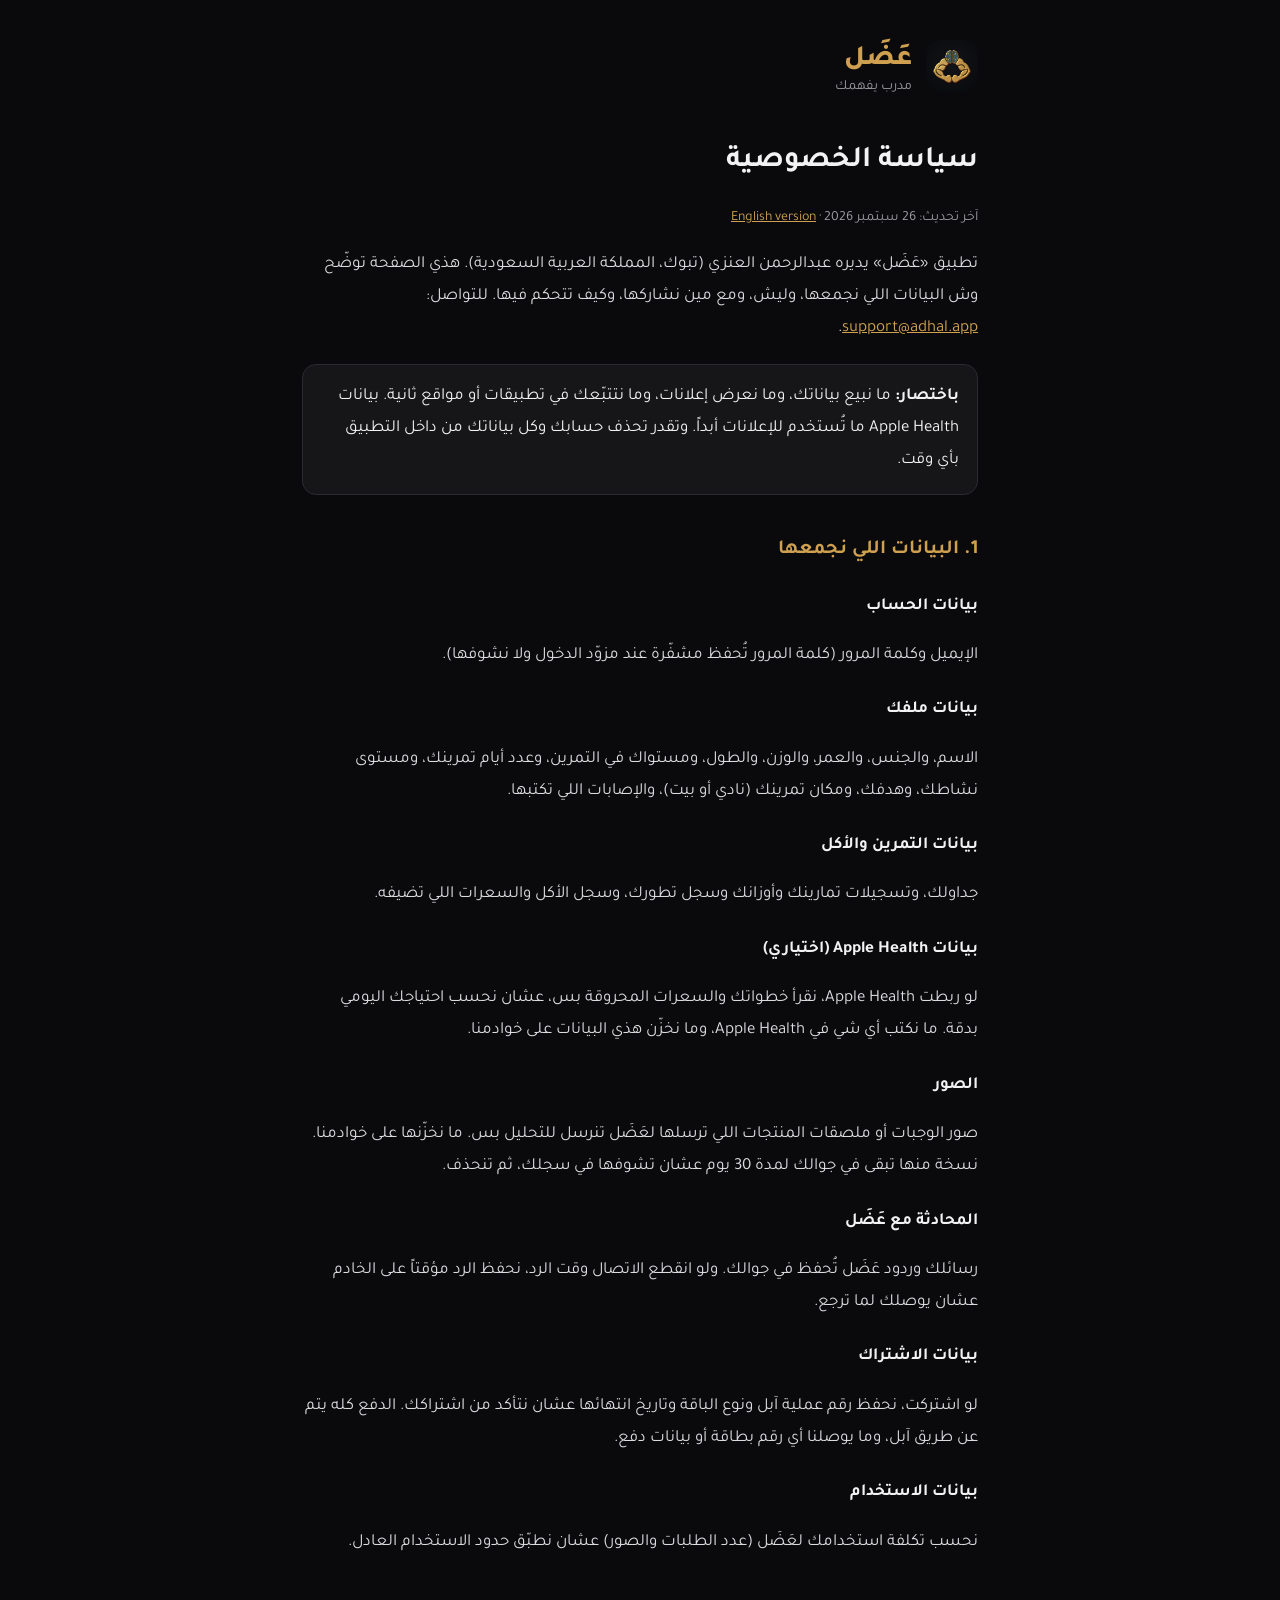
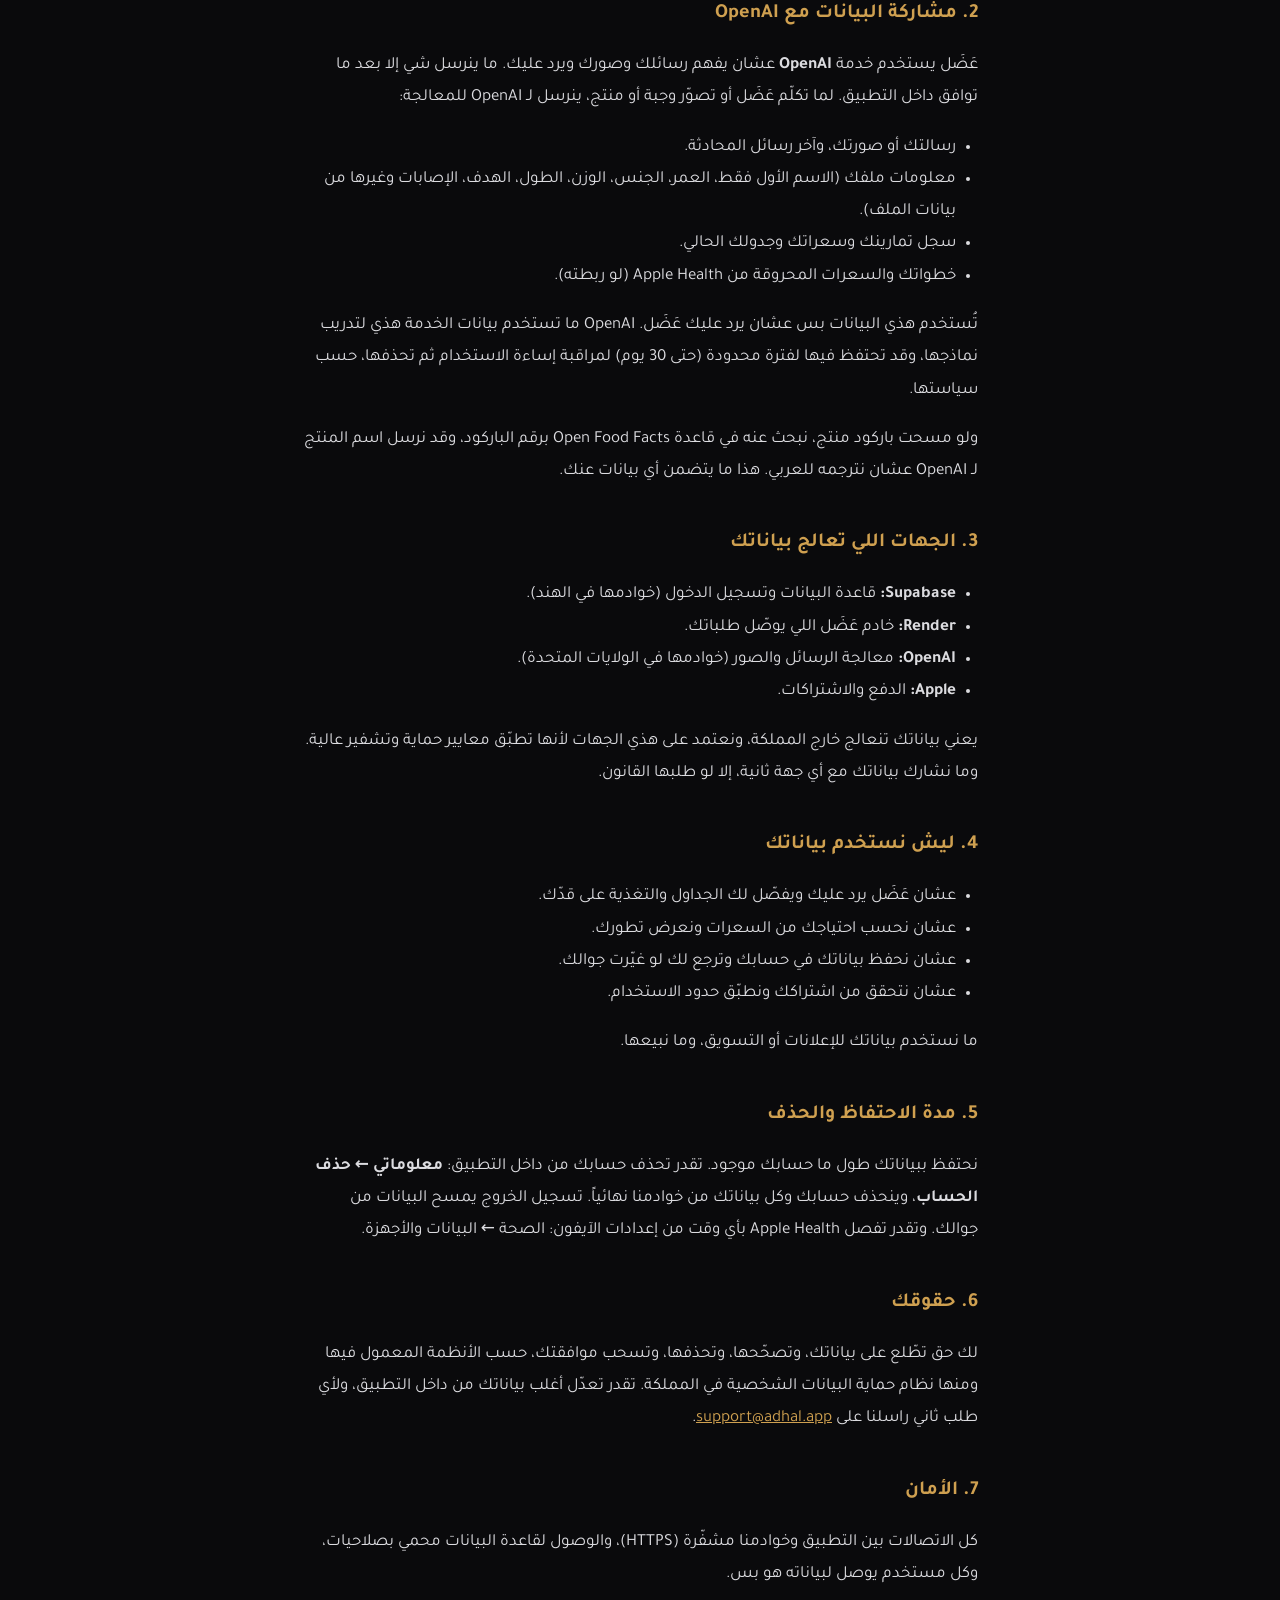
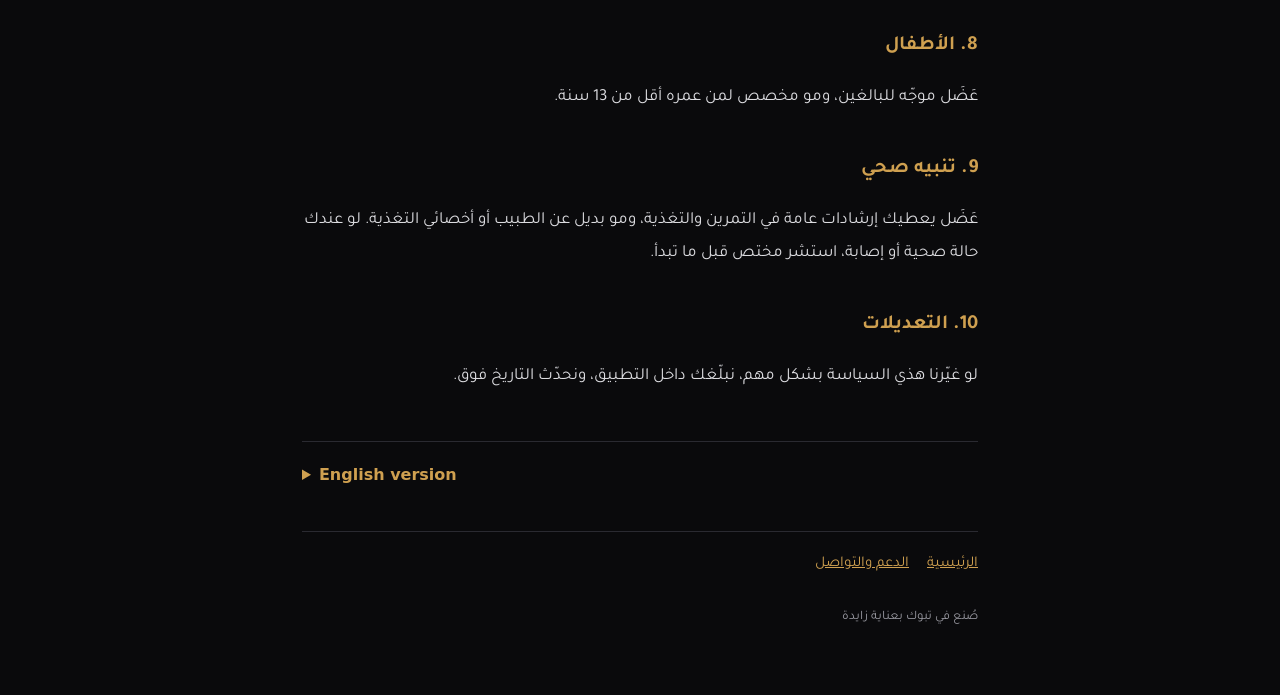
==== privacy/index.html @ 70cd9afe "Add files via upload" ====
<!doctype html>
<html lang="ar" dir="rtl">
<head>
<meta charset="utf-8">
<meta name="viewport" content="width=device-width, initial-scale=1">
<title>سياسة الخصوصية — عَضَل</title>
<link rel="icon" href="/favicon.png">
<link rel="preconnect" href="https://fonts.googleapis.com">
<link rel="preconnect" href="https://fonts.gstatic.com" crossorigin>
<link href="https://fonts.googleapis.com/css2?family=Tajawal:wght@400;500;700;800&display=swap" rel="stylesheet">
<link rel="stylesheet" href="/style.css">
</head>
<body>
<div class="wrap">
  <header><a href="/"><img src="/icon.png" alt="عَضَل"></a><div><div class="brand">عَضَل</div><div class="tag">مدرب يفهمك</div></div></header>

  <h1>سياسة الخصوصية</h1>
  <p class="meta">آخر تحديث: 26 سبتمبر 2026 · <a href="#english">English version</a></p>

  <p>تطبيق «عَضَل» يديره عبدالرحمن العنزي (تبوك، المملكة العربية السعودية). هذي الصفحة توضّح وش البيانات اللي نجمعها، وليش، ومع مين نشاركها، وكيف تتحكم فيها. للتواصل: <a href="mailto:support@adhal.app">support@adhal.app</a>.</p>

  <div class="box">
    <strong>باختصار:</strong> ما نبيع بياناتك، وما نعرض إعلانات، وما نتتبّعك في تطبيقات أو مواقع ثانية. بيانات Apple Health ما تُستخدم للإعلانات أبداً. وتقدر تحذف حسابك وكل بياناتك من داخل التطبيق بأي وقت.
  </div>

  <h2>1. البيانات اللي نجمعها</h2>
  <h3>بيانات الحساب</h3>
  <p>الإيميل وكلمة المرور (كلمة المرور تُحفظ مشفّرة عند مزوّد الدخول ولا نشوفها).</p>
  <h3>بيانات ملفك</h3>
  <p>الاسم، والجنس، والعمر، والوزن، والطول، ومستواك في التمرين، وعدد أيام تمرينك، ومستوى نشاطك، وهدفك، ومكان تمرينك (نادي أو بيت)، والإصابات اللي تكتبها.</p>
  <h3>بيانات التمرين والأكل</h3>
  <p>جداولك، وتسجيلات تمارينك وأوزانك وسجل تطورك، وسجل الأكل والسعرات اللي تضيفه.</p>
  <h3>بيانات Apple Health (اختياري)</h3>
  <p>لو ربطت Apple Health، نقرأ خطواتك والسعرات المحروقة بس، عشان نحسب احتياجك اليومي بدقة. ما نكتب أي شي في Apple Health، وما نخزّن هذي البيانات على خوادمنا.</p>
  <h3>الصور</h3>
  <p>صور الوجبات أو ملصقات المنتجات اللي ترسلها لعَضَل تنرسل للتحليل بس. ما نخزّنها على خوادمنا. نسخة منها تبقى في جوالك لمدة 30 يوم عشان تشوفها في سجلك، ثم تنحذف.</p>
  <h3>المحادثة مع عَضَل</h3>
  <p>رسائلك وردود عَضَل تُحفظ في جوالك. ولو انقطع الاتصال وقت الرد، نحفظ الرد مؤقتاً على الخادم عشان يوصلك لما ترجع.</p>
  <h3>بيانات الاشتراك</h3>
  <p>لو اشتركت، نحفظ رقم عملية آبل ونوع الباقة وتاريخ انتهائها عشان نتأكد من اشتراكك. الدفع كله يتم عن طريق آبل، وما يوصلنا أي رقم بطاقة أو بيانات دفع.</p>
  <h3>بيانات الاستخدام</h3>
  <p>نحسب تكلفة استخدامك لعَضَل (عدد الطلبات والصور) عشان نطبّق حدود الاستخدام العادل.</p>

  <h2>2. مشاركة البيانات مع OpenAI</h2>
  <p>عَضَل يستخدم خدمة <strong>OpenAI</strong> عشان يفهم رسائلك وصورك ويرد عليك. ما ينرسل شي إلا بعد ما توافق داخل التطبيق. لما تكلّم عَضَل أو تصوّر وجبة أو منتج، ينرسل لـ OpenAI للمعالجة:</p>
  <ul>
    <li>رسالتك أو صورتك، وآخر رسائل المحادثة.</li>
    <li>معلومات ملفك (الاسم الأول فقط، العمر، الجنس، الوزن، الطول، الهدف، الإصابات وغيرها من بيانات الملف).</li>
    <li>سجل تمارينك وسعراتك وجدولك الحالي.</li>
    <li>خطواتك والسعرات المحروقة من Apple Health (لو ربطته).</li>
  </ul>
  <p>تُستخدم هذي البيانات بس عشان يرد عليك عَضَل. OpenAI ما تستخدم بيانات الخدمة هذي لتدريب نماذجها، وقد تحتفظ فيها لفترة محدودة (حتى 30 يوم) لمراقبة إساءة الاستخدام ثم تحذفها، حسب سياستها.</p>
  <p>ولو مسحت باركود منتج، نبحث عنه في قاعدة Open Food Facts برقم الباركود، وقد نرسل اسم المنتج لـ OpenAI عشان نترجمه للعربي. هذا ما يتضمن أي بيانات عنك.</p>

  <h2>3. الجهات اللي تعالج بياناتك</h2>
  <ul>
    <li><strong>Supabase:</strong> قاعدة البيانات وتسجيل الدخول (خوادمها في الهند).</li>
    <li><strong>Render:</strong> خادم عَضَل اللي يوصّل طلباتك.</li>
    <li><strong>OpenAI:</strong> معالجة الرسائل والصور (خوادمها في الولايات المتحدة).</li>
    <li><strong>Apple:</strong> الدفع والاشتراكات.</li>
  </ul>
  <p>يعني بياناتك تنعالج خارج المملكة، ونعتمد على هذي الجهات لأنها تطبّق معايير حماية وتشفير عالية. وما نشارك بياناتك مع أي جهة ثانية، إلا لو طلبها القانون.</p>

  <h2>4. ليش نستخدم بياناتك</h2>
  <ul>
    <li>عشان عَضَل يرد عليك ويفصّل لك الجداول والتغذية على قدّك.</li>
    <li>عشان نحسب احتياجك من السعرات ونعرض تطورك.</li>
    <li>عشان نحفظ بياناتك في حسابك وترجع لك لو غيّرت جوالك.</li>
    <li>عشان نتحقق من اشتراكك ونطبّق حدود الاستخدام.</li>
  </ul>
  <p>ما نستخدم بياناتك للإعلانات أو التسويق، وما نبيعها.</p>

  <h2>5. مدة الاحتفاظ والحذف</h2>
  <p>نحتفظ ببياناتك طول ما حسابك موجود. تقدر تحذف حسابك من داخل التطبيق: <strong>معلوماتي ← حذف الحساب</strong>، وينحذف حسابك وكل بياناتك من خوادمنا نهائياً. تسجيل الخروج يمسح البيانات من جوالك. وتقدر تفصل Apple Health بأي وقت من إعدادات الآيفون: الصحة ← البيانات والأجهزة.</p>

  <h2>6. حقوقك</h2>
  <p>لك حق تطّلع على بياناتك، وتصحّحها، وتحذفها، وتسحب موافقتك، حسب الأنظمة المعمول فيها ومنها نظام حماية البيانات الشخصية في المملكة. تقدر تعدّل أغلب بياناتك من داخل التطبيق، ولأي طلب ثاني راسلنا على <a href="mailto:support@adhal.app">support@adhal.app</a>.</p>

  <h2>7. الأمان</h2>
  <p>كل الاتصالات بين التطبيق وخوادمنا مشفّرة (HTTPS)، والوصول لقاعدة البيانات محمي بصلاحيات، وكل مستخدم يوصل لبياناته هو بس.</p>

  <h2>8. الأطفال</h2>
  <p>عَضَل موجّه للبالغين، ومو مخصص لمن عمره أقل من 13 سنة.</p>

  <h2>9. تنبيه صحي</h2>
  <p>عَضَل يعطيك إرشادات عامة في التمرين والتغذية، ومو بديل عن الطبيب أو أخصائي التغذية. لو عندك حالة صحية أو إصابة، استشر مختص قبل ما تبدأ.</p>

  <h2>10. التعديلات</h2>
  <p>لو غيّرنا هذي السياسة بشكل مهم، نبلّغك داخل التطبيق، ونحدّث التاريخ فوق.</p>

  <details id="english" class="en">
    <summary>English version</summary>
    <h1>Privacy Policy</h1>
    <p class="meta">Last updated: September 26, 2026</p>
    <p>“Adhal” (عَضَل) is operated by Abdulrhman Alanazi, Tabuk, Saudi Arabia. Contact: <a href="mailto:support@adhal.app">support@adhal.app</a>.</p>
    <p><strong>In short:</strong> we don’t sell your data, show ads, or track you across other apps or websites. Apple Health data is never used for advertising. You can delete your account and all your data from inside the app at any time.</p>
    <h2>1. Data we collect</h2>
    <ul>
      <li><strong>Account:</strong> email and password (stored hashed by our sign-in provider).</li>
      <li><strong>Profile:</strong> name, gender, age, weight, height, training level, training days, activity level, goal, training place, and any injuries you enter.</li>
      <li><strong>Training and food:</strong> your routines, workout logs, lifted weights and progress, and the food and calorie log you add.</li>
      <li><strong>Apple Health (optional):</strong> if connected, we read steps and active energy only, to estimate your daily needs. We never write to Apple Health and don’t store this data on our servers.</li>
      <li><strong>Photos:</strong> meal or product-label photos are sent for analysis only and are not stored on our servers. A copy stays on your device for 30 days.</li>
      <li><strong>Chat:</strong> messages are stored on your device. If a reply is interrupted, it is kept temporarily on our server so it can reach you.</li>
      <li><strong>Subscription:</strong> Apple transaction ID, plan and expiry date. Payments are handled entirely by Apple.</li>
      <li><strong>Usage:</strong> request and image counts, to apply fair-use limits.</li>
    </ul>
    <h2>2. Sharing with OpenAI</h2>
    <p>Adhal uses <strong>OpenAI</strong> to understand and reply to you. Nothing is sent until you agree in the app. When you message the coach or send a photo, the following is sent to OpenAI for processing: your message or photo and recent chat messages; profile details (first name only, age, gender, weight, height, goal, injuries and other profile fields); your training and food logs and current routine; and your steps and active energy from Apple Health (if connected). It is used only to generate the reply. OpenAI does not use this API data to train its models and may retain it for a limited period (up to 30 days) for abuse monitoring, per its policy. Barcode scans are looked up in Open Food Facts, and the product name may be sent to OpenAI for translation; this contains no personal data.</p>
    <h2>3. Processors</h2>
    <p>Supabase (database and sign-in, servers in India), Render (our server), OpenAI (AI processing, servers in the United States), and Apple (payments). Your data is therefore processed outside Saudi Arabia. We don’t share your data with anyone else unless required by law.</p>
    <h2>4. Retention and deletion</h2>
    <p>We keep your data while your account exists. Delete it in the app under <strong>Profile → Delete account</strong>; your account and all its data are permanently removed from our servers. You can disconnect Apple Health anytime in iPhone Settings.</p>
    <h2>5. Your rights</h2>
    <p>You may access, correct or delete your data and withdraw consent, under applicable law including Saudi Arabia’s Personal Data Protection Law. Contact <a href="mailto:support@adhal.app">support@adhal.app</a>.</p>
    <h2>6. Security, children and health</h2>
    <p>All connections are encrypted (HTTPS) and each user can access only their own data. Adhal is not intended for children under 13. Adhal provides general fitness and nutrition guidance and is not a substitute for a doctor or dietitian.</p>
  </details>

  <nav><a href="/">الرئيسية</a><a href="/support/">الدعم والتواصل</a></nav>
  <footer>صُنع في تبوك بعناية زايدة</footer>
</div>
</body>
</html>
---- style.css ----
:root{--bg:#0A0A0C;--surface:#161619;--line:#2A2A31;--text:#F2F2F4;--muted:#9A9AA2;--gold:#CFA050}
*{box-sizing:border-box}
html{-webkit-text-size-adjust:100%}
body{margin:0;background:var(--bg);color:var(--text);font-family:"Tajawal",system-ui,-apple-system,"Segoe UI",Tahoma,sans-serif;line-height:1.9;font-size:17px}
.wrap{max-width:720px;margin:0 auto;padding:40px 22px 64px}
header{display:flex;align-items:center;gap:14px;margin-bottom:28px}
header img{width:52px;height:52px;border-radius:13px}
header a{color:inherit;text-decoration:none}
.brand{font-size:28px;font-weight:800;color:var(--gold);line-height:1}
.tag{color:var(--muted);font-size:14px}
h1{font-size:30px;margin:8px 0 4px}
h2{font-size:20px;margin:36px 0 8px;color:var(--gold)}
h3{font-size:17px;margin:22px 0 4px}
p,li{color:#DCDCE0}
ul{padding-inline-start:22px}
.meta{color:var(--muted);font-size:14px}
a{color:var(--gold)}
.box{background:var(--surface);border:1px solid var(--line);border-radius:14px;padding:16px 18px;margin:18px 0}
nav{display:flex;gap:18px;flex-wrap:wrap;margin-top:40px;padding-top:18px;border-top:1px solid var(--line);font-size:15px}
.en{direction:ltr;text-align:left;font-family:system-ui,-apple-system,"Segoe UI",sans-serif;font-size:16px}
details{margin-top:48px;border-top:1px solid var(--line);padding-top:18px}
summary{cursor:pointer;color:var(--gold);font-weight:700}
footer{margin-top:28px;color:var(--muted);font-size:13px}
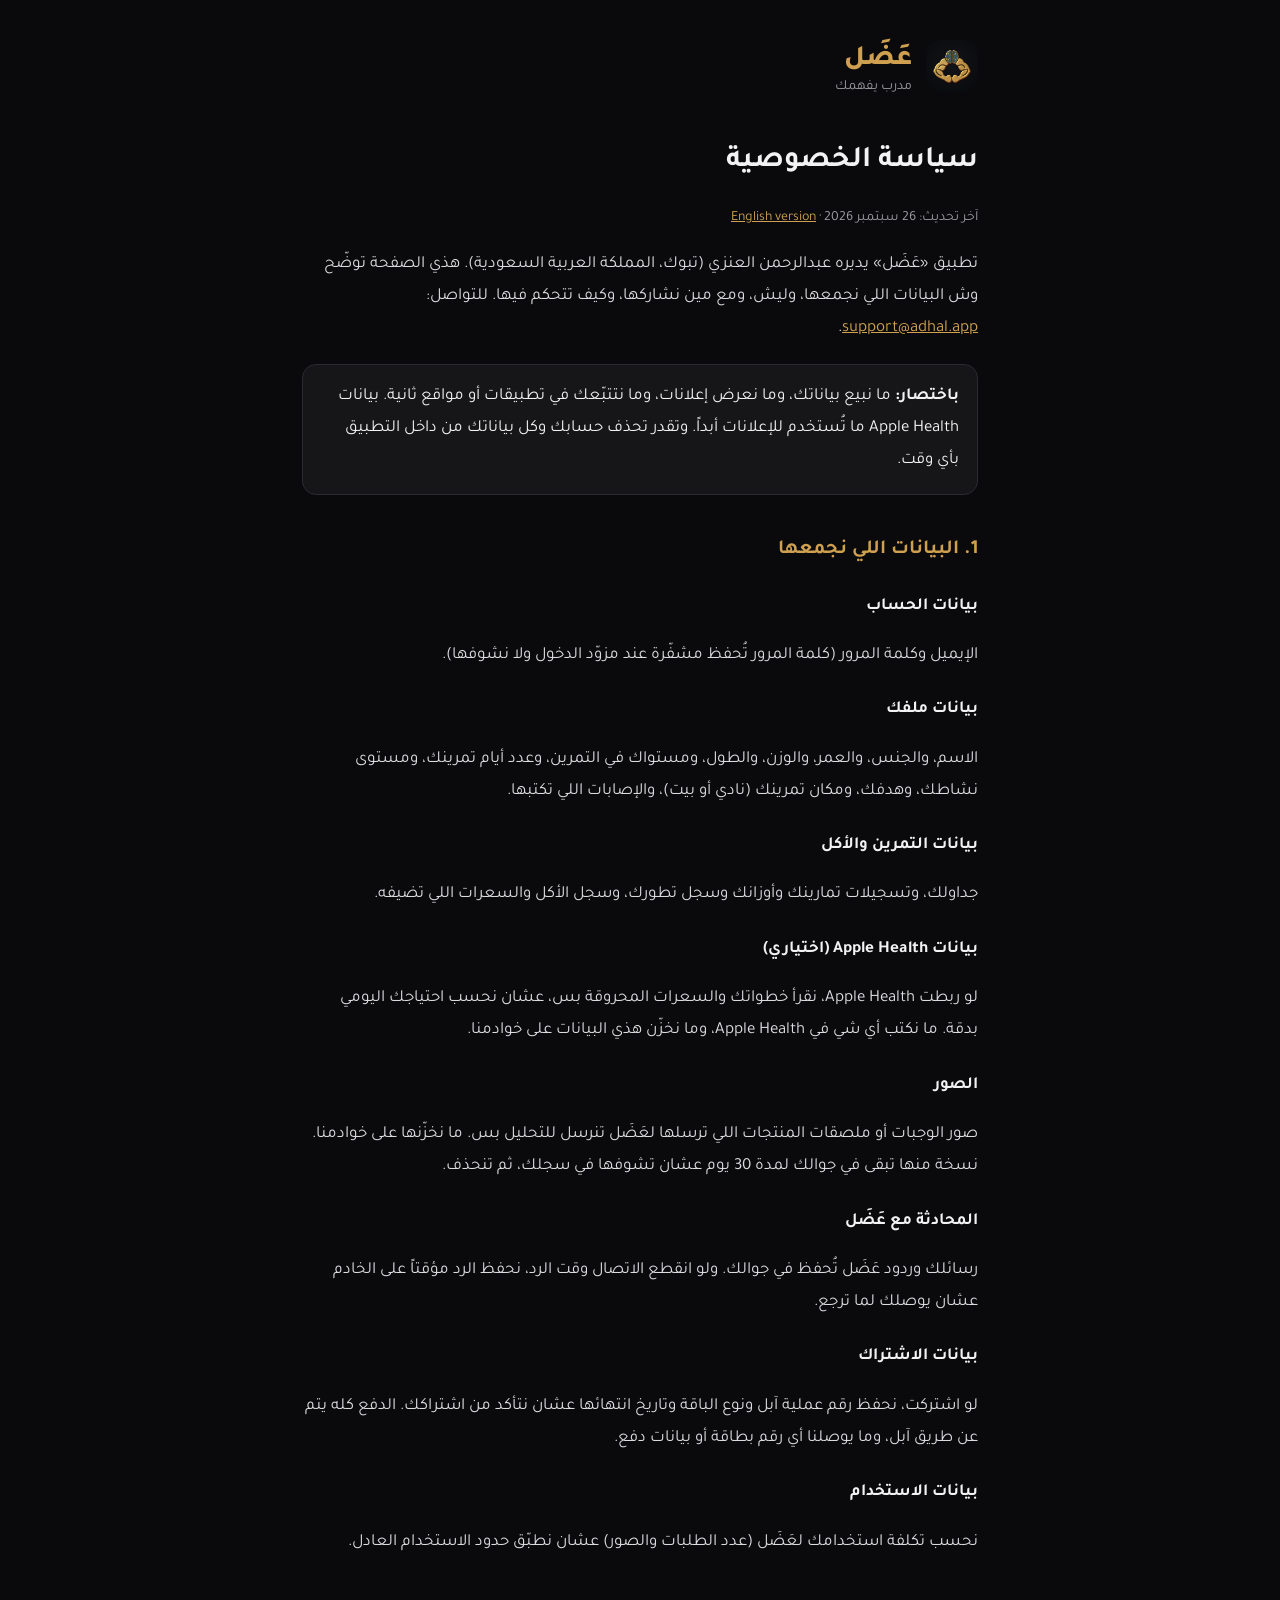
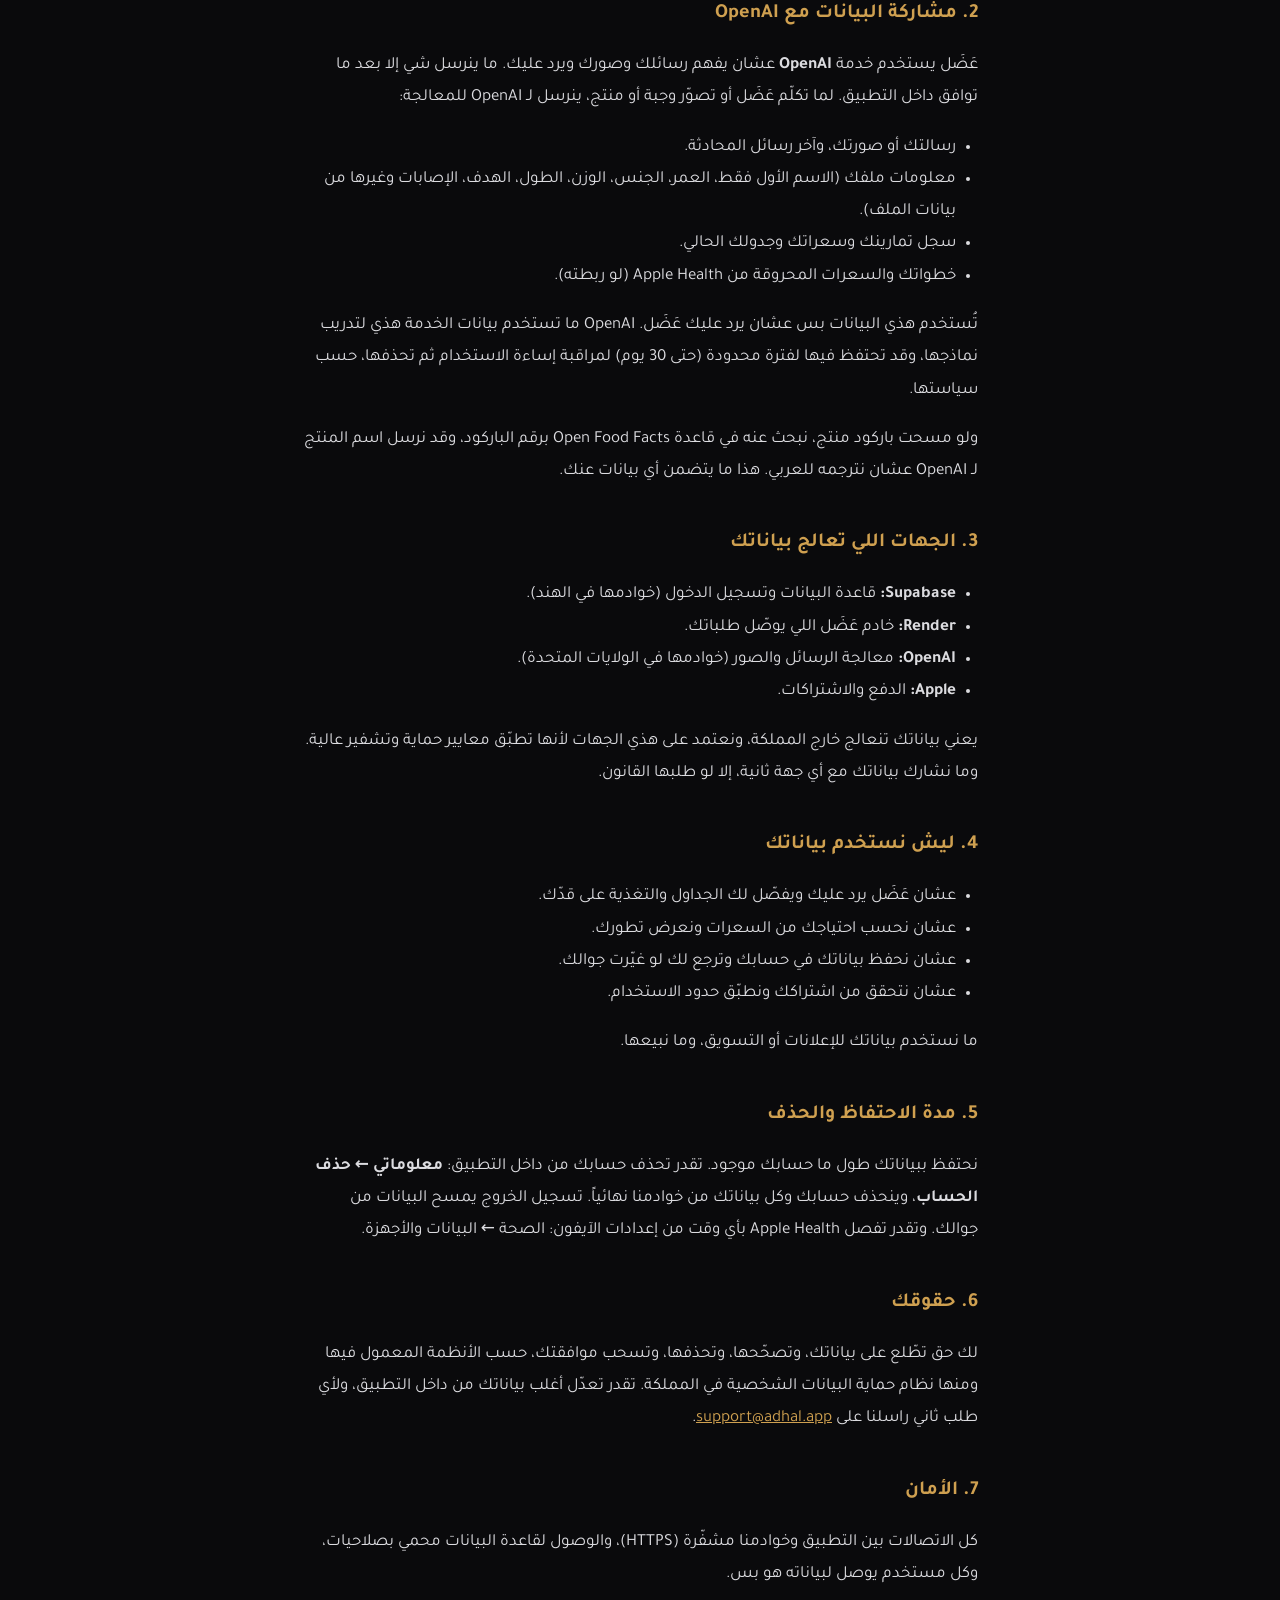
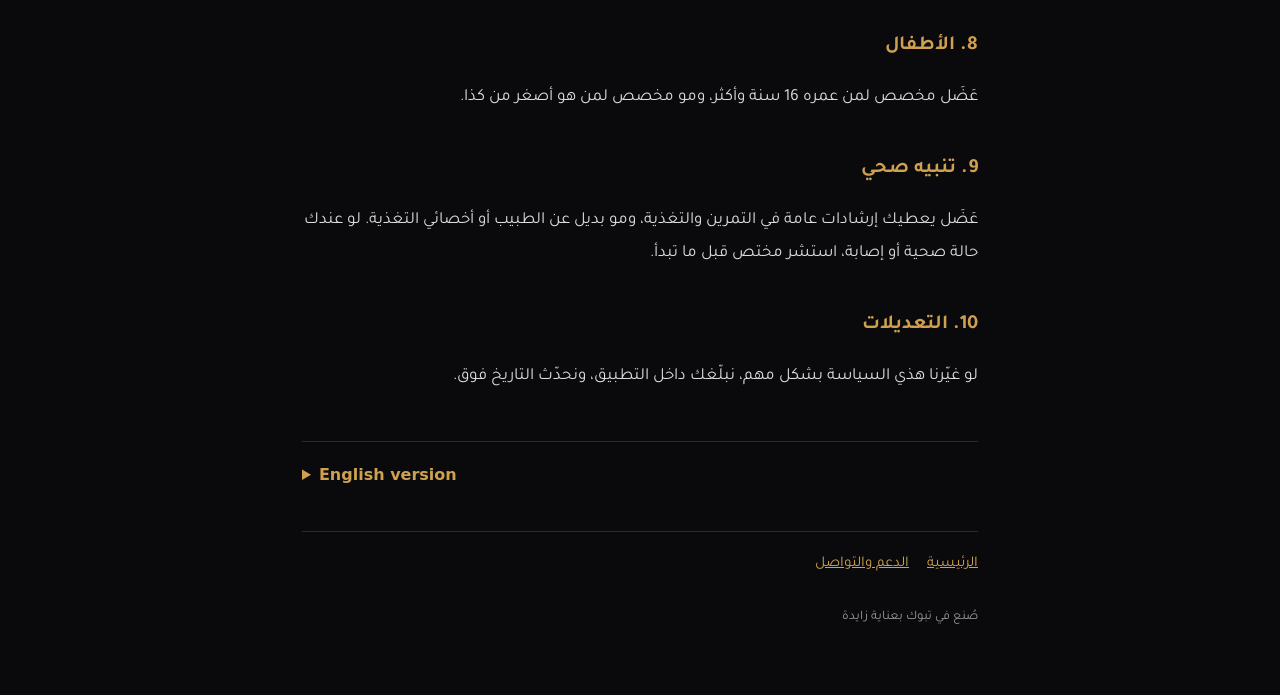
==== commit 73d43ea0: "Add files via upload" ====
--- a/privacy/index.html
+++ b/privacy/index.html
@@ -80,7 +80,7 @@
   <p>كل الاتصالات بين التطبيق وخوادمنا مشفّرة (HTTPS)، والوصول لقاعدة البيانات محمي بصلاحيات، وكل مستخدم يوصل لبياناته هو بس.</p>
 
   <h2>8. الأطفال</h2>
-  <p>عَضَل موجّه للبالغين، ومو مخصص لمن عمره أقل من 13 سنة.</p>
+  <p>عَضَل مخصص لمن عمره 16 سنة وأكثر، ومو مخصص لمن هو أصغر من كذا.</p>
 
   <h2>9. تنبيه صحي</h2>
   <p>عَضَل يعطيك إرشادات عامة في التمرين والتغذية، ومو بديل عن الطبيب أو أخصائي التغذية. لو عندك حالة صحية أو إصابة، استشر مختص قبل ما تبدأ.</p>
@@ -114,7 +114,7 @@
     <h2>5. Your rights</h2>
     <p>You may access, correct or delete your data and withdraw consent, under applicable law including Saudi Arabia’s Personal Data Protection Law. Contact <a href="mailto:support@adhal.app">support@adhal.app</a>.</p>
     <h2>6. Security, children and health</h2>
-    <p>All connections are encrypted (HTTPS) and each user can access only their own data. Adhal is not intended for children under 13. Adhal provides general fitness and nutrition guidance and is not a substitute for a doctor or dietitian.</p>
+    <p>All connections are encrypted (HTTPS) and each user can access only their own data. Adhal is intended for users aged 16 and over, and is not intended for anyone younger. Adhal provides general fitness and nutrition guidance and is not a substitute for a doctor or dietitian.</p>
   </details>
 
   <nav><a href="/">الرئيسية</a><a href="/support/">الدعم والتواصل</a></nav>
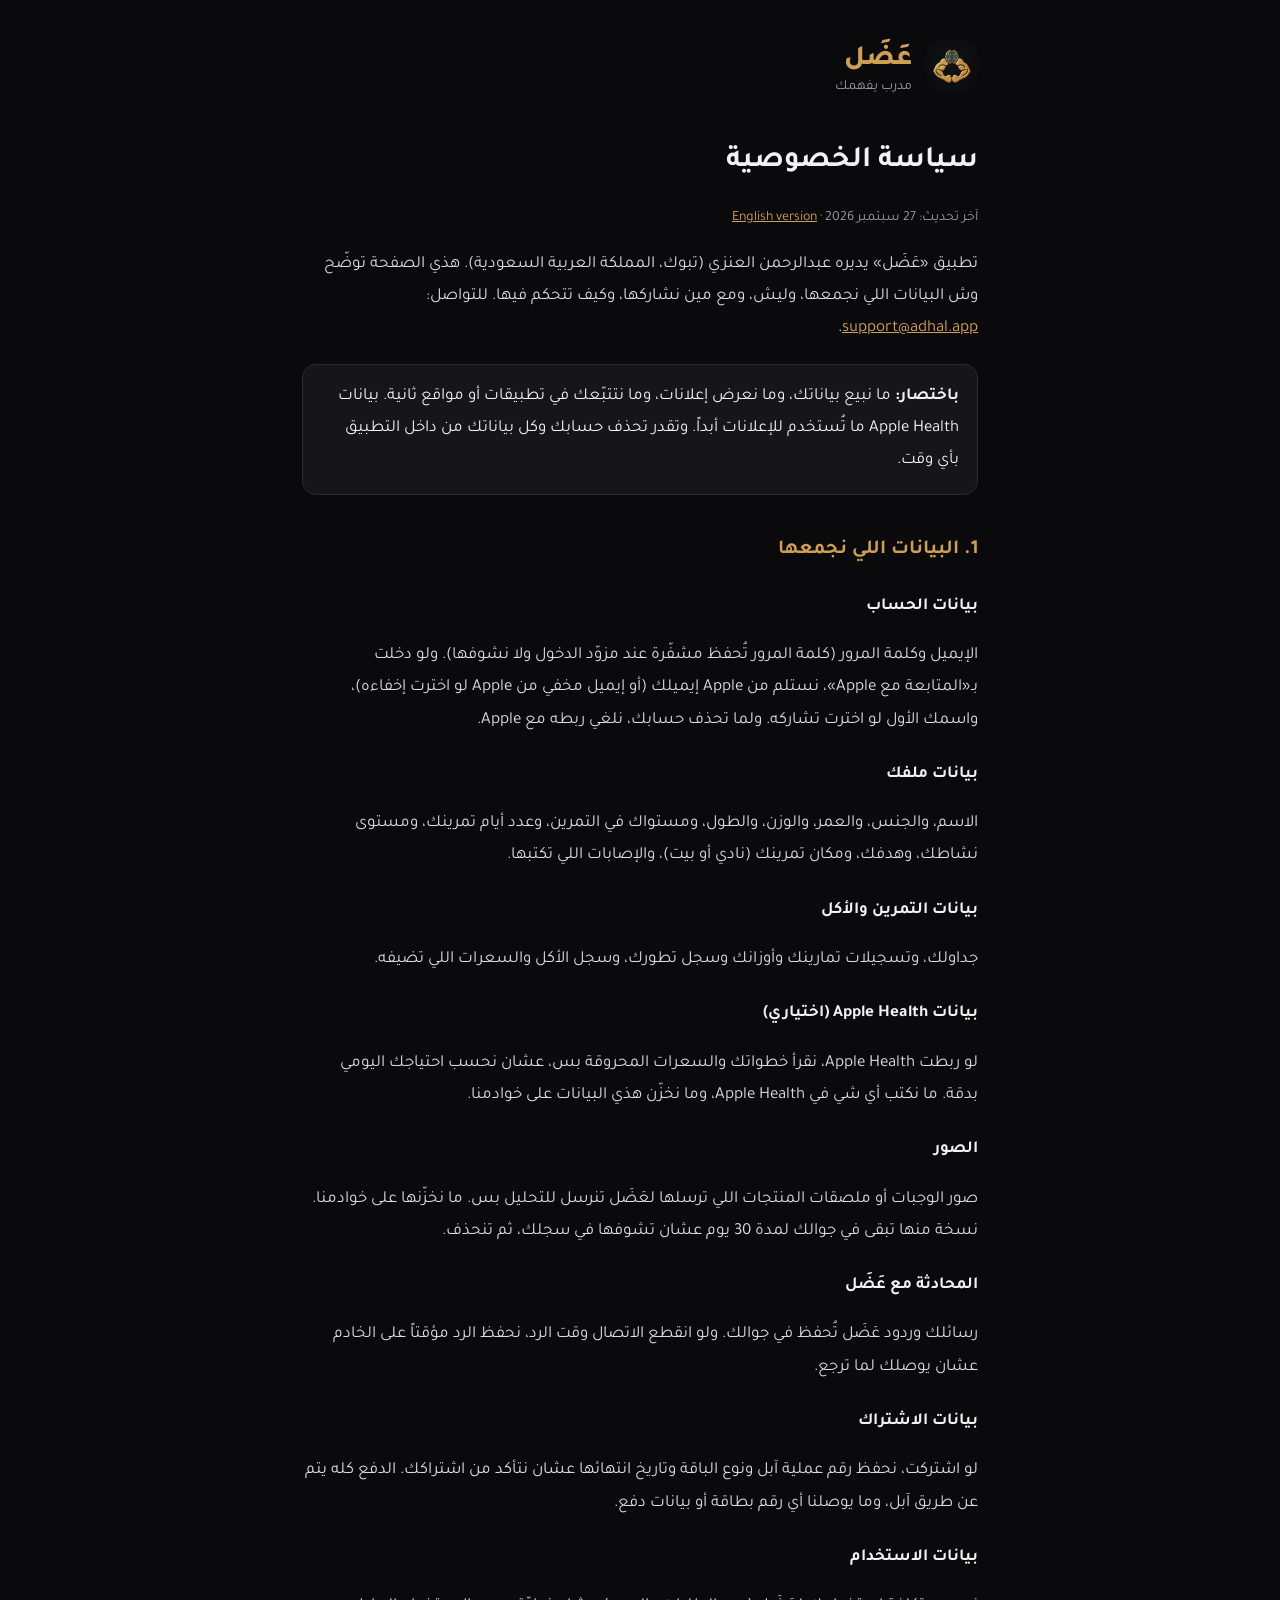
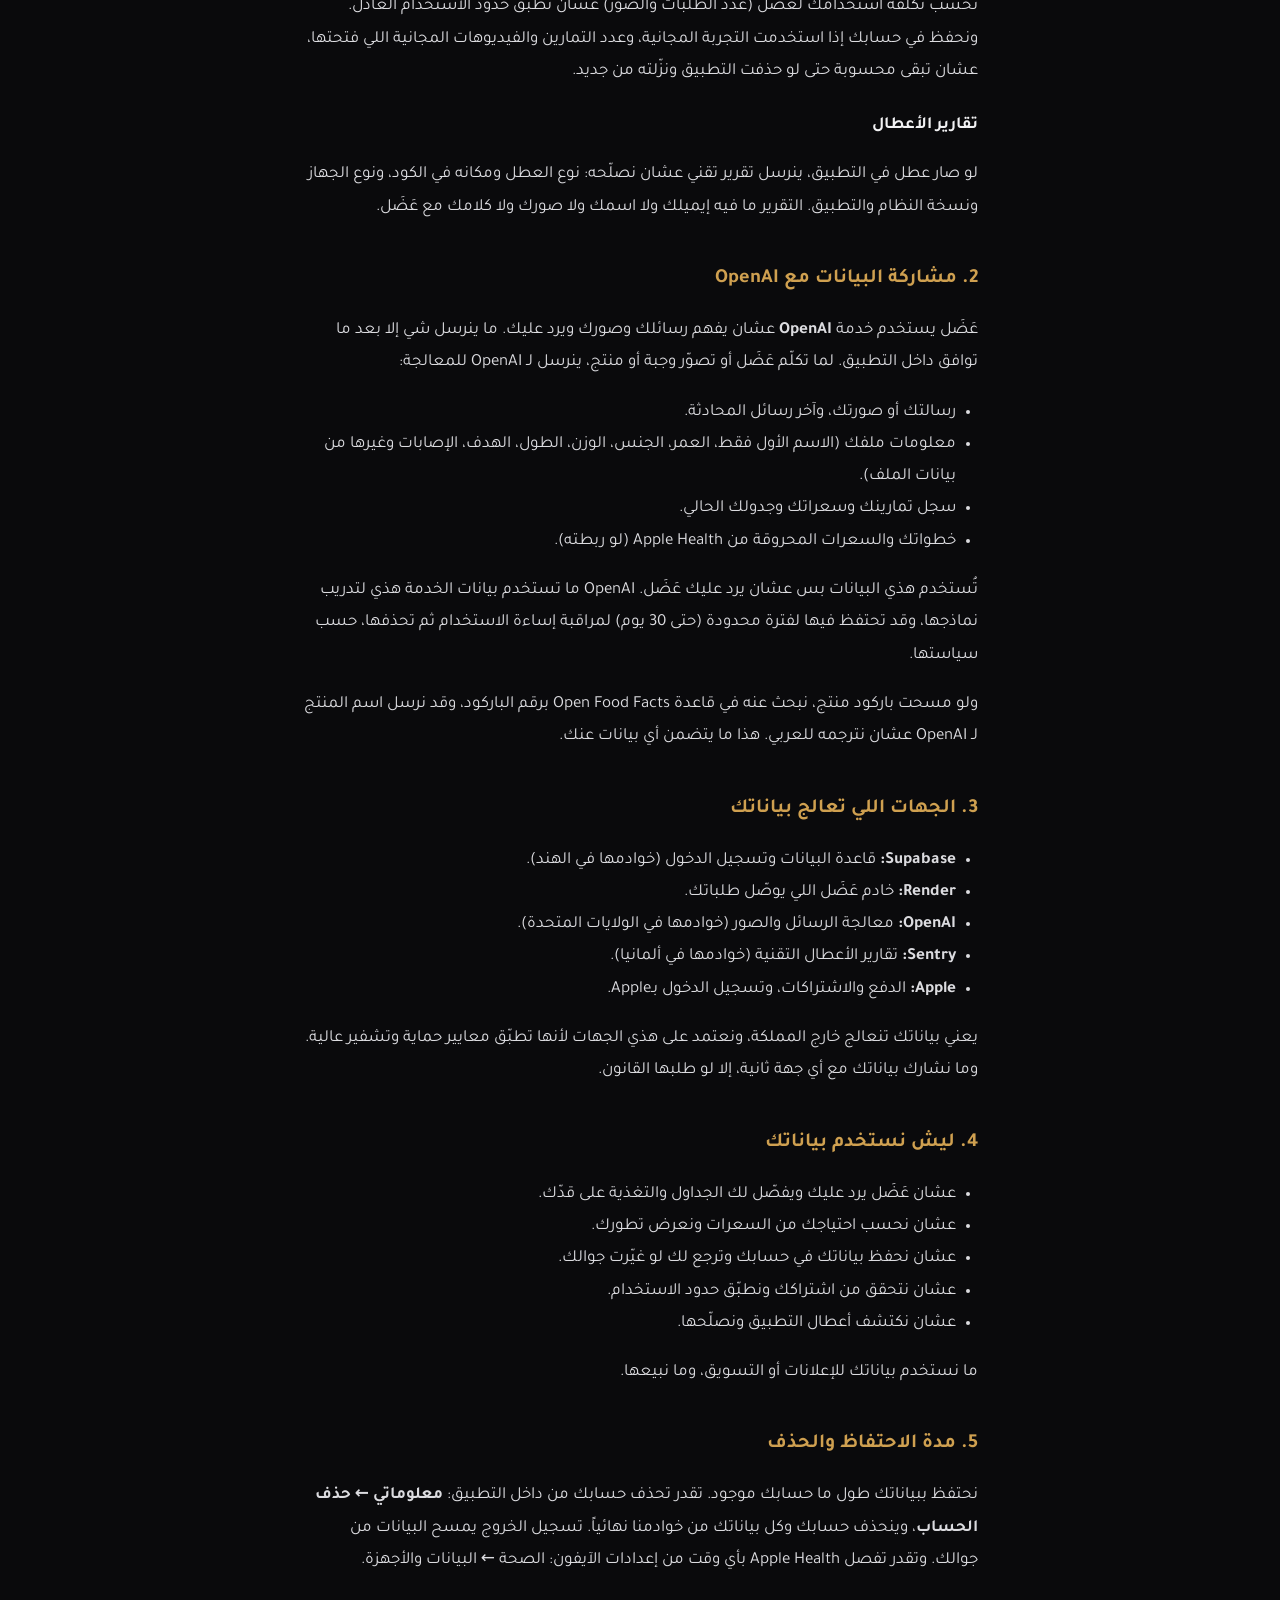
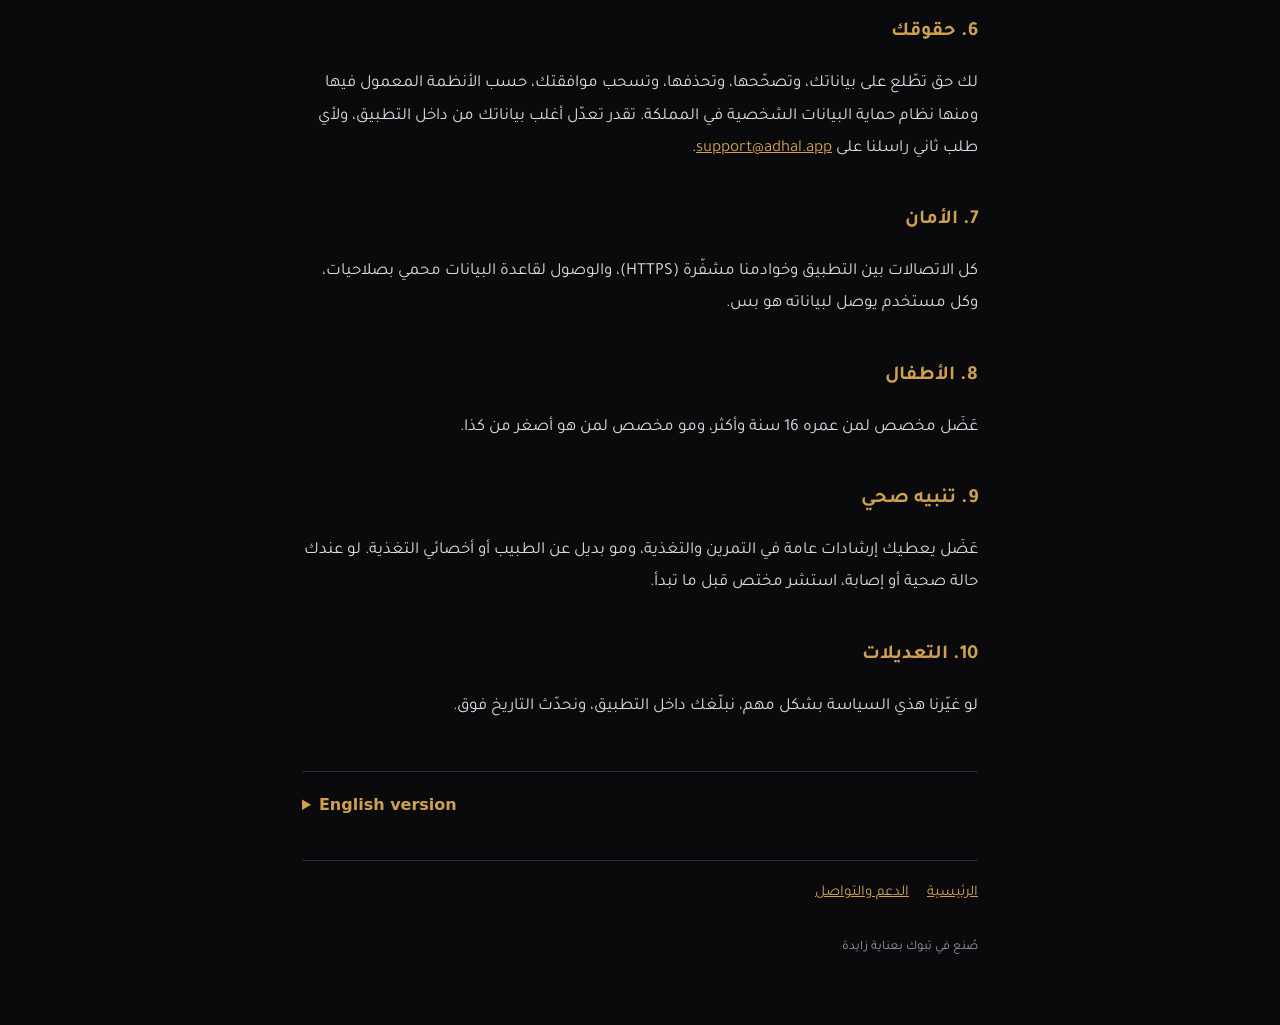
==== commit 877201ba: "Add files via upload" ====
--- a/privacy/index.html
+++ b/privacy/index.html
@@ -15,7 +15,7 @@
   <header><a href="/"><img src="/icon.png" alt="عَضَل"></a><div><div class="brand">عَضَل</div><div class="tag">مدرب يفهمك</div></div></header>
 
   <h1>سياسة الخصوصية</h1>
-  <p class="meta">آخر تحديث: 26 سبتمبر 2026 · <a href="#english">English version</a></p>
+  <p class="meta">آخر تحديث: 27 سبتمبر 2026 · <a href="#english">English version</a></p>
 
   <p>تطبيق «عَضَل» يديره عبدالرحمن العنزي (تبوك، المملكة العربية السعودية). هذي الصفحة توضّح وش البيانات اللي نجمعها، وليش، ومع مين نشاركها، وكيف تتحكم فيها. للتواصل: <a href="mailto:support@adhal.app">support@adhal.app</a>.</p>
 
@@ -25,7 +25,7 @@
 
   <h2>1. البيانات اللي نجمعها</h2>
   <h3>بيانات الحساب</h3>
-  <p>الإيميل وكلمة المرور (كلمة المرور تُحفظ مشفّرة عند مزوّد الدخول ولا نشوفها).</p>
+  <p>الإيميل وكلمة المرور (كلمة المرور تُحفظ مشفّرة عند مزوّد الدخول ولا نشوفها). ولو دخلت بـ«المتابعة مع Apple»، نستلم من Apple إيميلك (أو إيميل مخفي من Apple لو اخترت إخفاءه)، واسمك الأول لو اخترت تشاركه. ولما تحذف حسابك، نلغي ربطه مع Apple.</p>
   <h3>بيانات ملفك</h3>
   <p>الاسم، والجنس، والعمر، والوزن، والطول، ومستواك في التمرين، وعدد أيام تمرينك، ومستوى نشاطك، وهدفك، ومكان تمرينك (نادي أو بيت)، والإصابات اللي تكتبها.</p>
   <h3>بيانات التمرين والأكل</h3>
@@ -39,7 +39,9 @@
   <h3>بيانات الاشتراك</h3>
   <p>لو اشتركت، نحفظ رقم عملية آبل ونوع الباقة وتاريخ انتهائها عشان نتأكد من اشتراكك. الدفع كله يتم عن طريق آبل، وما يوصلنا أي رقم بطاقة أو بيانات دفع.</p>
   <h3>بيانات الاستخدام</h3>
-  <p>نحسب تكلفة استخدامك لعَضَل (عدد الطلبات والصور) عشان نطبّق حدود الاستخدام العادل.</p>
+  <p>نحسب تكلفة استخدامك لعَضَل (عدد الطلبات والصور) عشان نطبّق حدود الاستخدام العادل. ونحفظ في حسابك إذا استخدمت التجربة المجانية، وعدد التمارين والفيديوهات المجانية اللي فتحتها، عشان تبقى محسوبة حتى لو حذفت التطبيق ونزّلته من جديد.</p>
+  <h3>تقارير الأعطال</h3>
+  <p>لو صار عطل في التطبيق، ينرسل تقرير تقني عشان نصلّحه: نوع العطل ومكانه في الكود، ونوع الجهاز ونسخة النظام والتطبيق. التقرير ما فيه إيميلك ولا اسمك ولا صورك ولا كلامك مع عَضَل.</p>
 
   <h2>2. مشاركة البيانات مع OpenAI</h2>
   <p>عَضَل يستخدم خدمة <strong>OpenAI</strong> عشان يفهم رسائلك وصورك ويرد عليك. ما ينرسل شي إلا بعد ما توافق داخل التطبيق. لما تكلّم عَضَل أو تصوّر وجبة أو منتج، ينرسل لـ OpenAI للمعالجة:</p>
@@ -57,7 +59,8 @@
     <li><strong>Supabase:</strong> قاعدة البيانات وتسجيل الدخول (خوادمها في الهند).</li>
     <li><strong>Render:</strong> خادم عَضَل اللي يوصّل طلباتك.</li>
     <li><strong>OpenAI:</strong> معالجة الرسائل والصور (خوادمها في الولايات المتحدة).</li>
-    <li><strong>Apple:</strong> الدفع والاشتراكات.</li>
+    <li><strong>Sentry:</strong> تقارير الأعطال التقنية (خوادمها في ألمانيا).</li>
+    <li><strong>Apple:</strong> الدفع والاشتراكات، وتسجيل الدخول بـApple.</li>
   </ul>
   <p>يعني بياناتك تنعالج خارج المملكة، ونعتمد على هذي الجهات لأنها تطبّق معايير حماية وتشفير عالية. وما نشارك بياناتك مع أي جهة ثانية، إلا لو طلبها القانون.</p>
 
@@ -67,6 +70,7 @@
     <li>عشان نحسب احتياجك من السعرات ونعرض تطورك.</li>
     <li>عشان نحفظ بياناتك في حسابك وترجع لك لو غيّرت جوالك.</li>
     <li>عشان نتحقق من اشتراكك ونطبّق حدود الاستخدام.</li>
+    <li>عشان نكتشف أعطال التطبيق ونصلّحها.</li>
   </ul>
   <p>ما نستخدم بياناتك للإعلانات أو التسويق، وما نبيعها.</p>
 
@@ -91,24 +95,25 @@
   <details id="english" class="en">
     <summary>English version</summary>
     <h1>Privacy Policy</h1>
-    <p class="meta">Last updated: September 26, 2026</p>
+    <p class="meta">Last updated: September 27, 2026</p>
     <p>“Adhal” (عَضَل) is operated by Abdulrhman Alanazi, Tabuk, Saudi Arabia. Contact: <a href="mailto:support@adhal.app">support@adhal.app</a>.</p>
     <p><strong>In short:</strong> we don’t sell your data, show ads, or track you across other apps or websites. Apple Health data is never used for advertising. You can delete your account and all your data from inside the app at any time.</p>
     <h2>1. Data we collect</h2>
     <ul>
-      <li><strong>Account:</strong> email and password (stored hashed by our sign-in provider).</li>
+      <li><strong>Account:</strong> email and password (stored hashed by our sign-in provider). If you use Sign in with Apple, we receive your email (or an Apple private relay email if you choose to hide it) and your first name if you choose to share it. When you delete your account, we revoke the link with Apple.</li>
       <li><strong>Profile:</strong> name, gender, age, weight, height, training level, training days, activity level, goal, training place, and any injuries you enter.</li>
       <li><strong>Training and food:</strong> your routines, workout logs, lifted weights and progress, and the food and calorie log you add.</li>
       <li><strong>Apple Health (optional):</strong> if connected, we read steps and active energy only, to estimate your daily needs. We never write to Apple Health and don’t store this data on our servers.</li>
       <li><strong>Photos:</strong> meal or product-label photos are sent for analysis only and are not stored on our servers. A copy stays on your device for 30 days.</li>
       <li><strong>Chat:</strong> messages are stored on your device. If a reply is interrupted, it is kept temporarily on our server so it can reach you.</li>
       <li><strong>Subscription:</strong> Apple transaction ID, plan and expiry date. Payments are handled entirely by Apple.</li>
-      <li><strong>Usage:</strong> request and image counts, to apply fair-use limits.</li>
+      <li><strong>Usage:</strong> request and image counts, to apply fair-use limits; and, in your account, whether you used the free trial and how many free workouts and videos you opened, so they stay counted if you reinstall the app.</li>
+      <li><strong>Crash reports:</strong> if the app crashes, a technical report is sent so we can fix it: the error type and where it happened in the code, device model, and OS and app version. It contains no email, name, photos or chat content.</li>
     </ul>
     <h2>2. Sharing with OpenAI</h2>
     <p>Adhal uses <strong>OpenAI</strong> to understand and reply to you. Nothing is sent until you agree in the app. When you message the coach or send a photo, the following is sent to OpenAI for processing: your message or photo and recent chat messages; profile details (first name only, age, gender, weight, height, goal, injuries and other profile fields); your training and food logs and current routine; and your steps and active energy from Apple Health (if connected). It is used only to generate the reply. OpenAI does not use this API data to train its models and may retain it for a limited period (up to 30 days) for abuse monitoring, per its policy. Barcode scans are looked up in Open Food Facts, and the product name may be sent to OpenAI for translation; this contains no personal data.</p>
     <h2>3. Processors</h2>
-    <p>Supabase (database and sign-in, servers in India), Render (our server), OpenAI (AI processing, servers in the United States), and Apple (payments). Your data is therefore processed outside Saudi Arabia. We don’t share your data with anyone else unless required by law.</p>
+    <p>Supabase (database and sign-in, servers in India), Render (our server), OpenAI (AI processing, servers in the United States), Sentry (technical crash reports, servers in Germany), and Apple (payments and Sign in with Apple). Your data is therefore processed outside Saudi Arabia. We don’t share your data with anyone else unless required by law.</p>
     <h2>4. Retention and deletion</h2>
     <p>We keep your data while your account exists. Delete it in the app under <strong>Profile → Delete account</strong>; your account and all its data are permanently removed from our servers. You can disconnect Apple Health anytime in iPhone Settings.</p>
     <h2>5. Your rights</h2>
